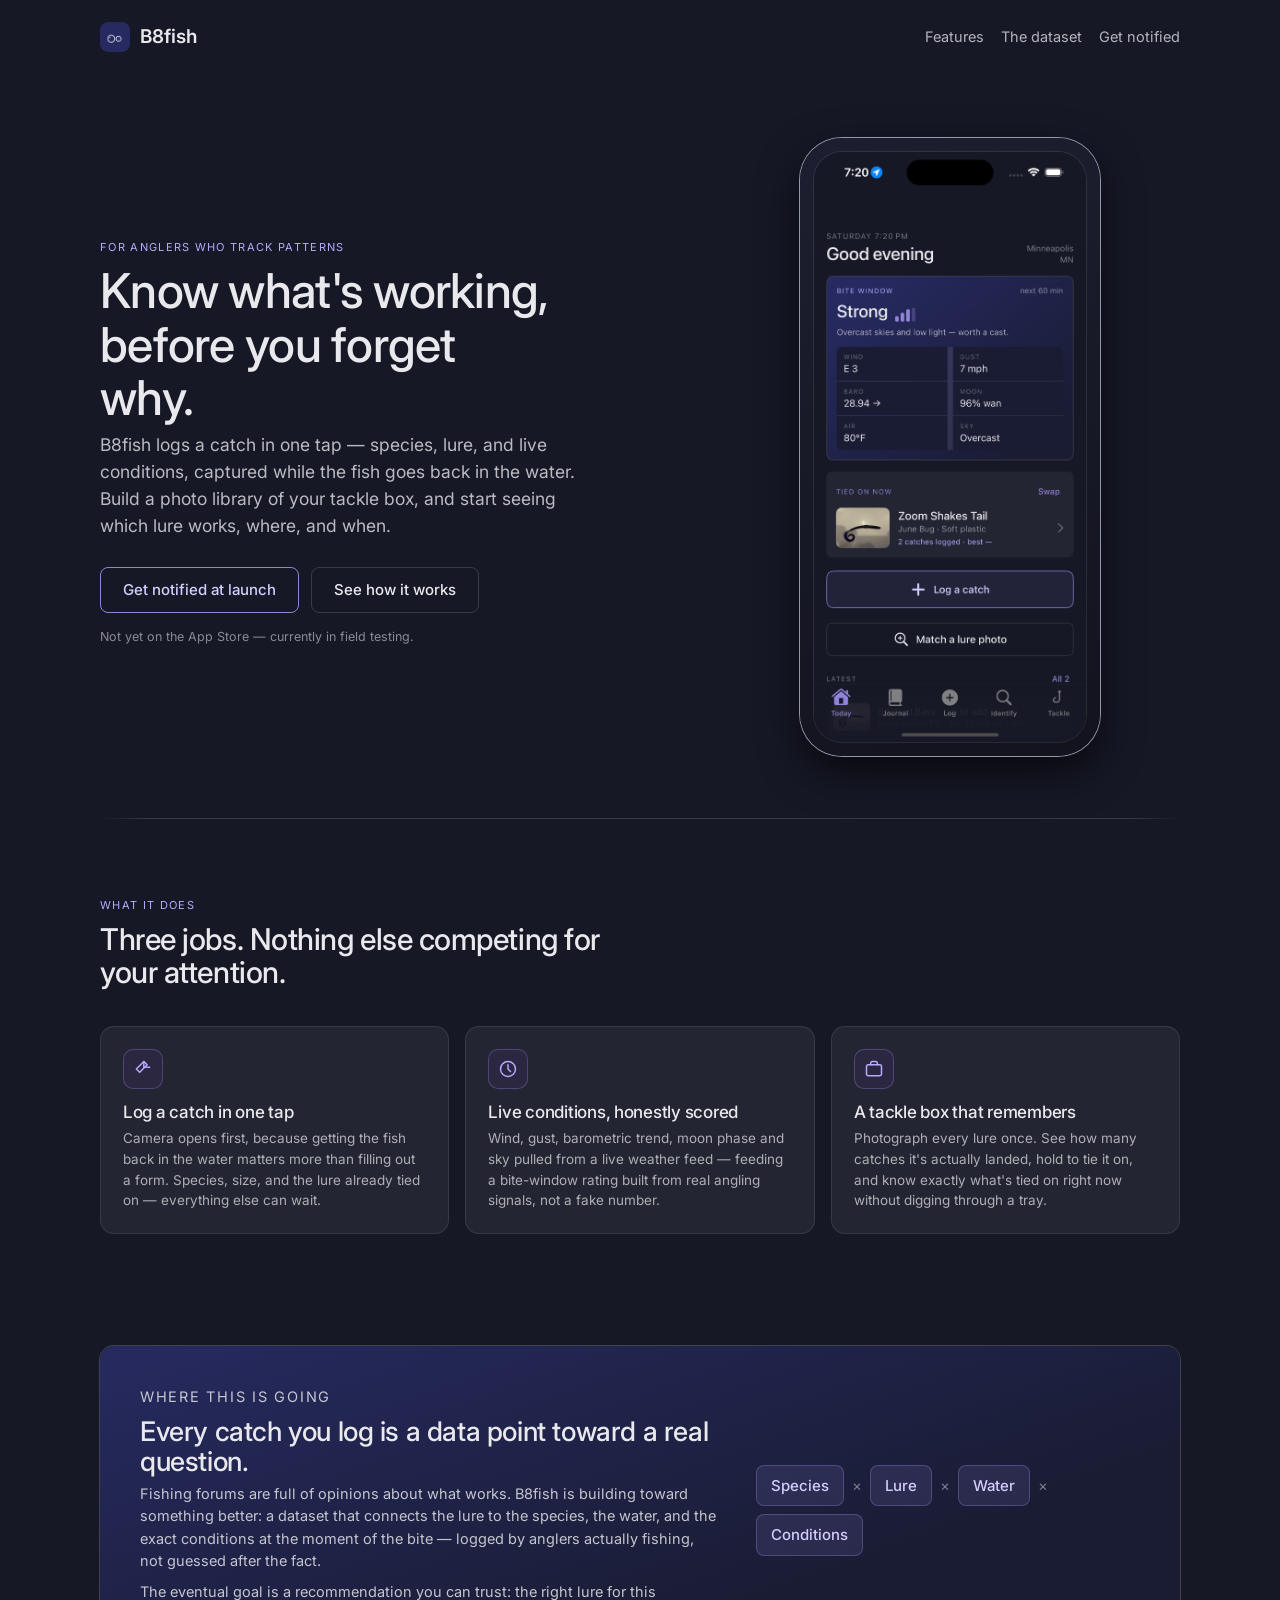
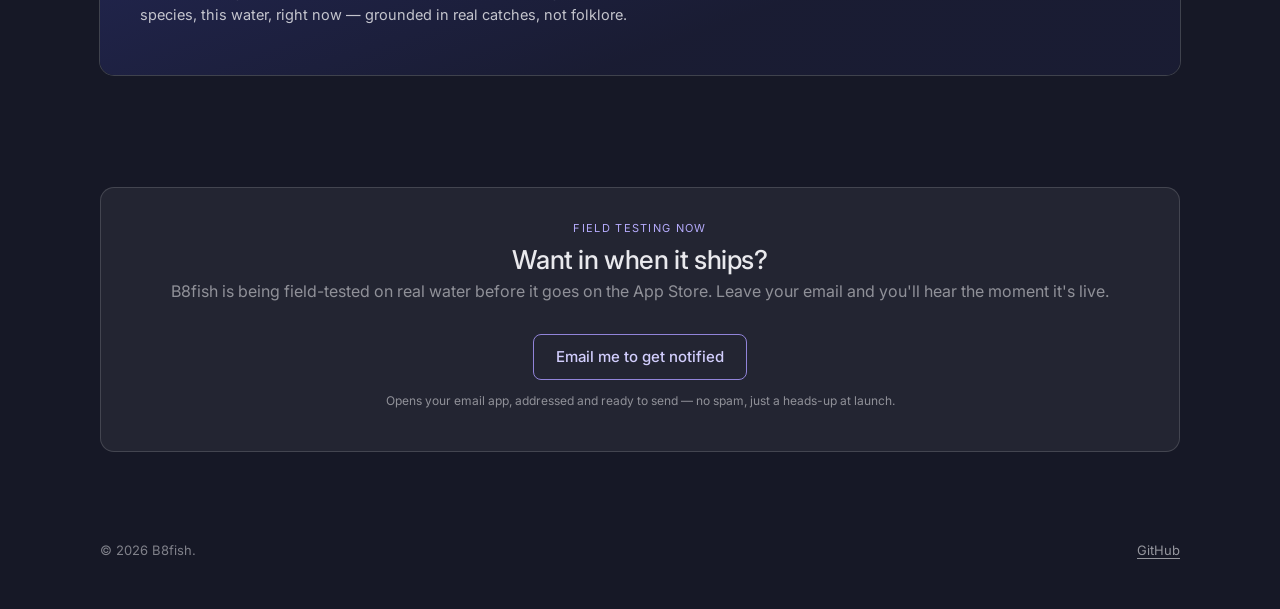
==== index.html @ 283c5ab6 "Replace mailto form with a plain mailto link Browsers block/warn on <form action="mailto:"> submissi" ====
<!doctype html>
<html lang="en">
<head>
  <meta charset="utf-8">
  <meta name="viewport" content="width=device-width, initial-scale=1">
  <title>B8fish — Log catches, learn your lures</title>
  <meta name="description" content="B8fish is an iPhone app for anglers: log a catch in one tap, build a photo library of your lures, and see live conditions and bite windows for where you're fishing.">
  <link rel="icon" href="assets/app-icon.png">
  <link rel="stylesheet" href="styles.css">
</head>
<body>

  <header class="container nav">
    <a class="nav-brand" href="#">
      <img src="assets/app-icon.png" alt="">
      B8fish
    </a>
    <a class="nav-link" href="#features">Features</a>
    <a class="nav-link" href="#dataset">The dataset</a>
    <a class="nav-link" href="#waitlist">Get notified</a>
  </header>

  <main>
    <section class="container hero">
      <div>
        <p class="eyebrow">For anglers who track patterns</p>
        <h1>Know what's working, before you forget why.</h1>
        <p class="lede">
          B8fish logs a catch in one tap — species, lure, and live conditions,
          captured while the fish goes back in the water. Build a photo
          library of your tackle box, and start seeing which lure works,
          where, and when.
        </p>
        <div class="hero-actions">
          <a class="btn btn-primary" href="#waitlist">Get notified at launch</a>
          <a class="btn btn-secondary" href="#features">See how it works</a>
        </div>
        <p class="hero-note text-muted">Not yet on the App Store — currently in field testing.</p>
      </div>
      <div class="phone-frame">
        <img src="assets/hero-today.png" alt="B8fish app screenshot: today's bite window, showing a strong rating with live wind, gust, barometric pressure, moon phase, air temperature and sky conditions.">
      </div>
    </section>

    <div class="container"><hr class="hr"></div>

    <section class="container section" id="features">
      <div class="section-head">
        <p class="eyebrow">What it does</p>
        <h2>Three jobs. Nothing else competing for your attention.</h2>
      </div>
      <div class="feature-grid">
        <div class="feature-card">
          <div class="icon">
            <svg width="20" height="20" viewBox="0 0 24 24" fill="none" stroke="currentColor" stroke-width="1.8" stroke-linecap="round" stroke-linejoin="round"><path d="M13 3v7h7"/><path d="M13 3 4 12l4 4 9-9-4-4Z"/></svg>
          </div>
          <h3>Log a catch in one tap</h3>
          <p>Camera opens first, because getting the fish back in the water matters more than filling out a form. Species, size, and the lure already tied on — everything else can wait.</p>
        </div>
        <div class="feature-card">
          <div class="icon">
            <svg width="20" height="20" viewBox="0 0 24 24" fill="none" stroke="currentColor" stroke-width="1.8" stroke-linecap="round" stroke-linejoin="round"><circle cx="12" cy="12" r="9"/><path d="M12 7v5l3 3"/></svg>
          </div>
          <h3>Live conditions, honestly scored</h3>
          <p>Wind, gust, barometric trend, moon phase and sky pulled from a live weather feed — feeding a bite-window rating built from real angling signals, not a fake number.</p>
        </div>
        <div class="feature-card">
          <div class="icon">
            <svg width="20" height="20" viewBox="0 0 24 24" fill="none" stroke="currentColor" stroke-width="1.8" stroke-linecap="round" stroke-linejoin="round"><rect x="3" y="7" width="18" height="13" rx="2"/><path d="M8 7V5a2 2 0 0 1 2-2h4a2 2 0 0 1 2 2v2"/></svg>
          </div>
          <h3>A tackle box that remembers</h3>
          <p>Photograph every lure once. See how many catches it's actually landed, hold to tie it on, and know exactly what's tied on right now without digging through a tray.</p>
        </div>
      </div>
    </section>

    <section class="container section" id="dataset">
      <div class="panel">
        <div>
          <p class="eyebrow">Where this is going</p>
          <h2>Every catch you log is a data point toward a real question.</h2>
          <p>
            Fishing forums are full of opinions about what works. B8fish is
            building toward something better: a dataset that connects the
            lure to the species, the water, and the exact conditions at the
            moment of the bite — logged by anglers actually fishing, not
            guessed after the fact.
          </p>
          <p class="text-muted">
            The eventual goal is a recommendation you can trust: the right
            lure for this species, this water, right now — grounded in real
            catches, not folklore.
          </p>
        </div>
        <div class="dataset-formula" aria-hidden="true">
          <span class="term">Species</span><span class="op">×</span>
          <span class="term">Lure</span><span class="op">×</span>
          <span class="term">Water</span><span class="op">×</span>
          <span class="term">Conditions</span>
        </div>
      </div>
    </section>

    <section class="container section" id="waitlist">
      <div class="waitlist-card">
        <p class="eyebrow">Field testing now</p>
        <h2>Want in when it ships?</h2>
        <p class="text-muted">B8fish is being field-tested on real water before it goes on the App Store. Leave your email and you'll hear the moment it's live.</p>
        <!--
          No backend yet — browsers block/warn on <form action="mailto:">
          submissions as insecure, so this is a plain mailto link instead: it
          opens the visitor's email client pre-addressed and pre-filled,
          ready to send. Replace with a real signup form (a Google Form,
          Mailchimp, ConvertKit, Formspree, etc.) once you pick one.
        -->
        <a class="btn btn-primary waitlist-cta" href="mailto:jonathan.low@b8fish.io?subject=B8fish%20waitlist&amp;body=Add%20me%20to%20the%20waitlist%20for%20when%20B8fish%20launches!">Email me to get notified</a>
        <p class="form-note text-muted">Opens your email app, addressed and ready to send — no spam, just a heads-up at launch.</p>
      </div>
    </section>
  </main>

  <footer class="container footer">
    <span>© 2026 B8fish.</span>
    <div class="footer-links">
      <a href="https://github.com/Wildboarmedia/B8fish" target="_blank" rel="noopener">GitHub</a>
    </div>
  </footer>

</body>
</html>
---- styles.css ----
/* Nocturne — same design tokens as the B8fish iOS app.
   Source: ~/Downloads/design_handoff_lurelog/nocturne/styles.css */
@import url('https://fonts.googleapis.com/css2?family=Inter:wght@400;500;600;700&display=swap');

:root {
  --color-bg: #161826;
  --color-surface: #232532;
  --color-text: #e9e9ed;
  --color-accent: #9184d9;
  --color-divider: color-mix(in srgb, #e9e9ed 16%, transparent);

  --color-accent-100: #f5f4ff;
  --color-accent-200: #e7e5fe;
  --color-accent-300: #d2cefd;
  --color-accent-400: #b5abfc;
  --color-accent-800: #423a6a;
  --color-accent-900: #2b2741;

  --color-section: #262a60;
  --color-section-glow: #353b80;

  --font-heading: "Inter", system-ui, sans-serif;
  --font-heading-weight: 500;
  --font-body: "Inter", system-ui, sans-serif;

  --space-2: 5.6px;
  --space-3: 8.4px;
  --space-4: 11.2px;
  --space-6: 16.8px;
  --space-8: 22.4px;

  --radius-sm: 4px;
  --radius-md: 8px;
  --radius-lg: 14px;

  --shadow-sm: 0 0 0 1px #3f424d;
  --shadow-md: 0 0 0 1px #595d6c, 0 6px 18px rgba(0,0,0,0.55);
  --shadow-lg: 0 0 0 1px #9397ab, 0 16px 40px rgba(0,0,0,0.65);
}

*, *::before, *::after { box-sizing: border-box; }
body {
  margin: 0; background: var(--color-bg); color: var(--color-text);
  font-family: var(--font-body); font-size: 16px; line-height: 1.55; font-weight: 400;
}
h1, h2, h3, h4 {
  font-family: var(--font-heading); font-weight: var(--font-heading-weight);
  line-height: 1.12; letter-spacing: -0.015em; margin: 0 0 var(--space-2);
}
p { margin: 0 0 var(--space-3); }
a { color: var(--color-accent); text-underline-offset: 3px; }
img { display: block; max-width: 100%; }
:focus { outline: none; }
:focus-visible { outline: 2px solid var(--color-accent); outline-offset: 2px; }
::selection { background: color-mix(in srgb, var(--color-accent) 30%, transparent); }

.container { width: min(1080px, 100% - 48px); margin-inline: auto; }
.text-muted { color: color-mix(in srgb, var(--color-text) 55%, transparent); }
.eyebrow {
  font-size: 11px; letter-spacing: 0.12em; text-transform: uppercase;
  color: var(--color-accent-400); margin: 0 0 8px;
}

/* Rules fade to transparent at both ends — a Nocturne signature. */
.hr {
  height: 1px; border: 0; margin: var(--space-8) 0;
  background: linear-gradient(to right,
    transparent, var(--color-divider) 48px,
    var(--color-divider) calc(100% - 48px), transparent);
}

/* — nav — */
.nav {
  display: flex; align-items: center; gap: var(--space-6);
  padding: 22px 0;
}
.nav-brand {
  display: flex; align-items: center; gap: 10px;
  font-family: var(--font-heading); font-weight: 600;
  font-size: 19px; margin-right: auto; color: var(--color-text); text-decoration: none;
}
.nav-brand img { width: 30px; height: 30px; border-radius: 8px; }
.nav a.nav-link { color: color-mix(in srgb, var(--color-text) 75%, transparent); text-decoration: none; font-size: 14.5px; }
.nav a.nav-link:hover { color: var(--color-accent); }

/* — buttons — */
.btn {
  display: inline-flex; align-items: center; justify-content: center; gap: 8px;
  cursor: pointer; text-decoration: none;
  font-family: var(--font-heading); font-weight: var(--font-heading-weight);
  font-size: 15px; line-height: 1.2; color: var(--color-text);
  background: transparent; border: 1px solid transparent;
  padding: 13px 22px; border-radius: var(--radius-md);
}
.btn-primary { color: var(--color-accent-300); border-color: var(--color-accent); }
.btn-primary:hover { background: color-mix(in srgb, var(--color-accent) 12%, transparent); }
.btn-secondary { border-color: var(--color-divider); }
.btn-secondary:hover { background: color-mix(in srgb, var(--color-text) 7%, transparent); }

/* — hero — */
.hero {
  padding: 64px 0 40px;
  display: grid; grid-template-columns: 1.1fr 0.9fr; gap: 56px; align-items: center;
}
.hero h1 { font-size: 48px; max-width: 15ch; }
.hero .lede { font-size: 17.5px; max-width: 46ch; color: color-mix(in srgb, var(--color-text) 78%, transparent); }
.hero-actions { display: flex; gap: 12px; margin-top: 28px; flex-wrap: wrap; }
.hero-note { margin-top: 14px; font-size: 12.5px; }

.phone-frame {
  justify-self: center; width: 100%; max-width: 300px;
  border-radius: 42px; padding: 14px;
  background: linear-gradient(160deg, #1d1f30, #12131d);
  box-shadow: var(--shadow-lg);
}
.phone-frame img {
  border-radius: 28px; width: 100%; display: block;
  box-shadow: 0 0 0 1px color-mix(in srgb, var(--color-text) 10%, transparent);
}

/* — feature grid — */
.section { padding: 56px 0; }
.section-head { max-width: 56ch; margin-bottom: 36px; }
.section-head h2 { font-size: 30px; }
.feature-grid {
  display: grid; grid-template-columns: repeat(3, 1fr); gap: 16px;
}
.feature-card {
  padding: 22px; border-radius: var(--radius-lg);
  background: var(--color-surface); border: 1px solid color-mix(in srgb, var(--color-text) 10%, transparent);
}
.feature-card .icon {
  width: 40px; height: 40px; border-radius: 10px;
  display: grid; place-items: center; margin-bottom: 14px;
  background: var(--color-accent-900); color: var(--color-accent-400);
  border: 1px solid color-mix(in srgb, var(--color-accent) 35%, transparent);
}
.feature-card h3 { font-size: 17px; margin-bottom: 6px; }
.feature-card p { font-size: 13.5px; color: color-mix(in srgb, var(--color-text) 70%, transparent); margin: 0; }

/* — dataset section (uses the same saturated section-panel treatment
   the app reserves for the bite window / lure record cards) — */
.panel {
  border-radius: var(--radius-lg); padding: 40px;
  background: linear-gradient(160deg, var(--color-section), color-mix(in srgb, var(--color-section) 22%, var(--color-bg)) 70%);
  box-shadow: var(--shadow-sm);
  display: grid; grid-template-columns: 1.2fr 0.8fr; gap: 40px; align-items: center;
}
.panel h2 { font-size: 27px; }
.panel p { font-size: 14.5px; color: color-mix(in srgb, var(--color-text) 82%, transparent); }
.dataset-formula {
  font-family: var(--font-heading); font-size: 15px; font-weight: 500;
  color: var(--color-accent-300);
  display: flex; flex-wrap: wrap; gap: 8px; align-items: center;
}
.dataset-formula span.op { color: color-mix(in srgb, var(--color-text) 45%, transparent); font-weight: 400; }
.dataset-formula .term {
  padding: 8px 14px; border-radius: var(--radius-md);
  background: color-mix(in srgb, var(--color-accent) 14%, transparent);
  border: 1px solid color-mix(in srgb, var(--color-accent) 35%, transparent);
}

/* — waitlist — */
.waitlist-card {
  padding: 32px; border-radius: var(--radius-lg);
  background: var(--color-surface); border: 1px solid var(--color-divider);
  text-align: center;
}
.waitlist-card h2 { font-size: 26px; }
.waitlist-cta { margin-top: 22px; }
.form-note { font-size: 12px; margin-top: 12px; }

/* — footer — */
.footer {
  padding: 32px 0 48px;
  display: flex; align-items: center; justify-content: space-between; gap: 16px; flex-wrap: wrap;
  font-size: 13px; color: color-mix(in srgb, var(--color-text) 50%, transparent);
}
.footer a { color: color-mix(in srgb, var(--color-text) 60%, transparent); }
.footer a:hover { color: var(--color-accent); }
.footer-links { display: flex; gap: 20px; }

@media (max-width: 860px) {
  .hero { grid-template-columns: 1fr; padding-top: 40px; }
  .hero h1 { font-size: 36px; max-width: none; }
  .phone-frame { max-width: 240px; }
  .feature-grid { grid-template-columns: 1fr; }
  .panel { grid-template-columns: 1fr; padding: 28px; }
  .nav { flex-wrap: wrap; row-gap: 10px; }
}
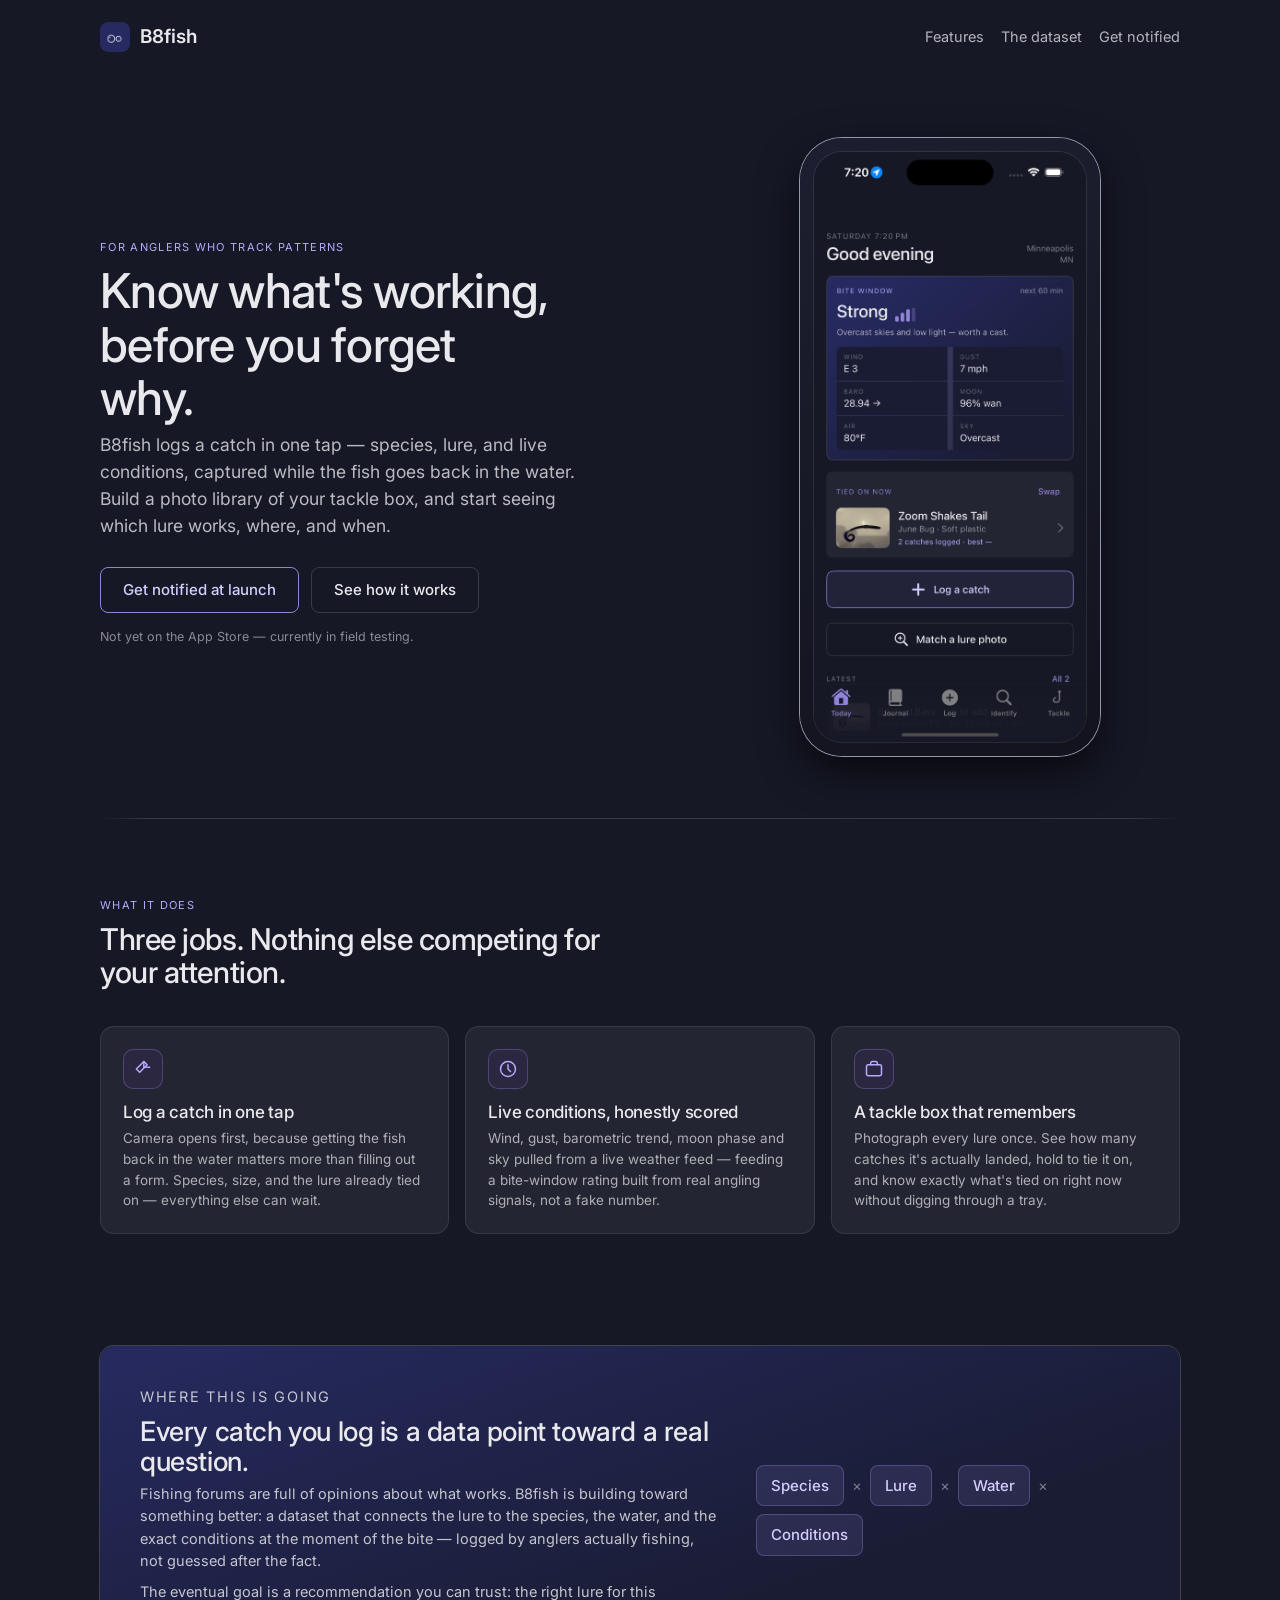
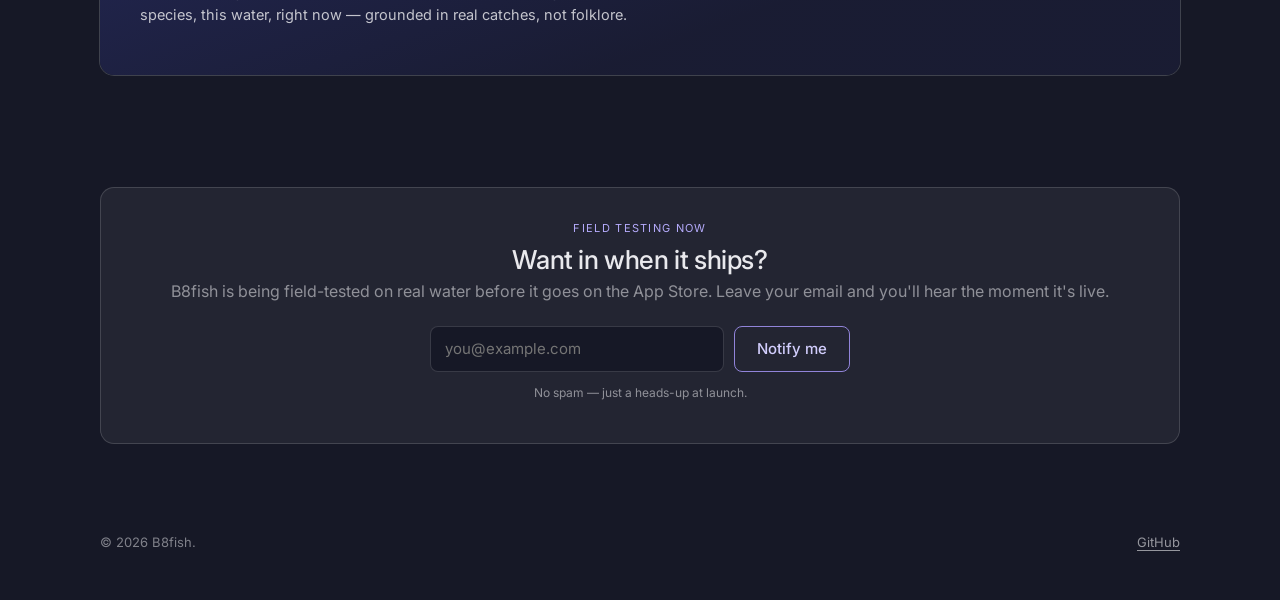
==== commit be738dc1: "Wire up a real waitlist signup via Formspree Replaces the mailto link with an actual form (Formspree" ====
--- a/index.html
+++ b/index.html
@@ -106,15 +106,11 @@
         <p class="eyebrow">Field testing now</p>
         <h2>Want in when it ships?</h2>
         <p class="text-muted">B8fish is being field-tested on real water before it goes on the App Store. Leave your email and you'll hear the moment it's live.</p>
-        <!--
-          No backend yet — browsers block/warn on <form action="mailto:">
-          submissions as insecure, so this is a plain mailto link instead: it
-          opens the visitor's email client pre-addressed and pre-filled,
-          ready to send. Replace with a real signup form (a Google Form,
-          Mailchimp, ConvertKit, Formspree, etc.) once you pick one.
-        -->
-        <a class="btn btn-primary waitlist-cta" href="mailto:jonathan.low@b8fish.io?subject=B8fish%20waitlist&amp;body=Add%20me%20to%20the%20waitlist%20for%20when%20B8fish%20launches!">Email me to get notified</a>
-        <p class="form-note text-muted">Opens your email app, addressed and ready to send — no spam, just a heads-up at launch.</p>
+        <form class="waitlist-form" id="waitlist-form" action="https://formspree.io/f/mjyvkjaq" method="POST">
+          <input class="input" type="email" name="email" placeholder="you@example.com" required aria-label="Email address">
+          <button class="btn btn-primary" type="submit">Notify me</button>
+        </form>
+        <p class="form-note text-muted" id="waitlist-status">No spam — just a heads-up at launch.</p>
       </div>
     </section>
   </main>
@@ -126,5 +122,34 @@
     </div>
   </footer>
 
+  <script>
+    // Submits to Formspree via fetch instead of a normal form POST, so a
+    // signup doesn't navigate the visitor away to Formspree's own
+    // thank-you page — this swaps in an inline message instead.
+    const waitlistForm = document.getElementById('waitlist-form');
+    const waitlistStatus = document.getElementById('waitlist-status');
+    waitlistForm.addEventListener('submit', async (event) => {
+      event.preventDefault();
+      const submitButton = waitlistForm.querySelector('button');
+      submitButton.disabled = true;
+      try {
+        const response = await fetch(waitlistForm.action, {
+          method: 'POST',
+          body: new FormData(waitlistForm),
+          headers: { Accept: 'application/json' },
+        });
+        if (response.ok) {
+          waitlistForm.style.display = 'none';
+          waitlistStatus.textContent = "You're on the list — we'll email you at launch.";
+        } else {
+          waitlistStatus.textContent = 'Something went wrong — please try again in a moment.';
+          submitButton.disabled = false;
+        }
+      } catch {
+        waitlistStatus.textContent = 'Something went wrong — please try again in a moment.';
+        submitButton.disabled = false;
+      }
+    });
+  </script>
 </body>
 </html>
--- a/styles.css
+++ b/styles.css
@@ -167,7 +167,16 @@
   text-align: center;
 }
 .waitlist-card h2 { font-size: 26px; }
-.waitlist-cta { margin-top: 22px; }
+.waitlist-form {
+  display: flex; gap: 10px; max-width: 420px; margin: 22px auto 0; flex-wrap: wrap; justify-content: center;
+}
+.input {
+  flex: 1; min-width: 220px; min-height: 46px; padding: 10px 14px; font: inherit;
+  font-size: 15px; color: var(--color-text); caret-color: var(--color-accent);
+  background: var(--color-bg);
+  border: 1px solid var(--color-divider); border-radius: var(--radius-md);
+}
+.input:focus-visible { border-color: var(--color-accent); outline-offset: 0; }
 .form-note { font-size: 12px; margin-top: 12px; }
 
 /* — footer — */
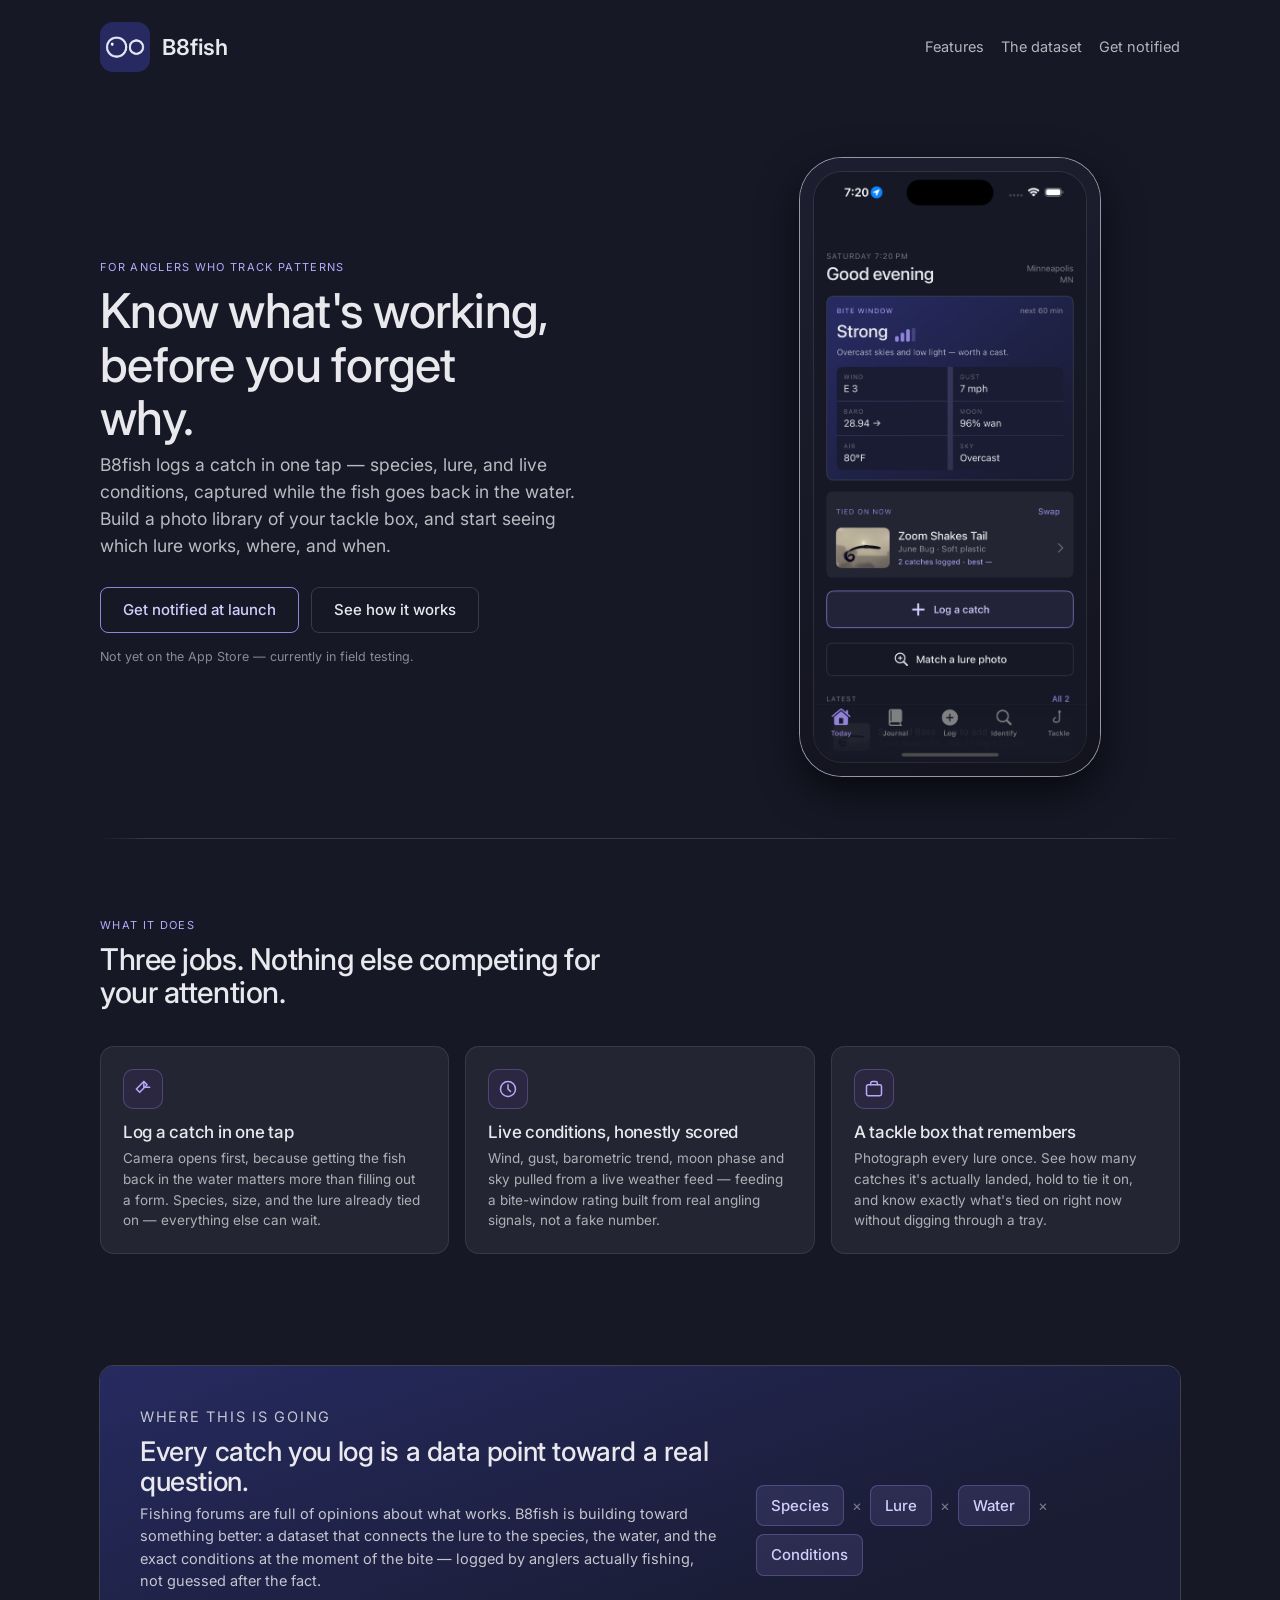
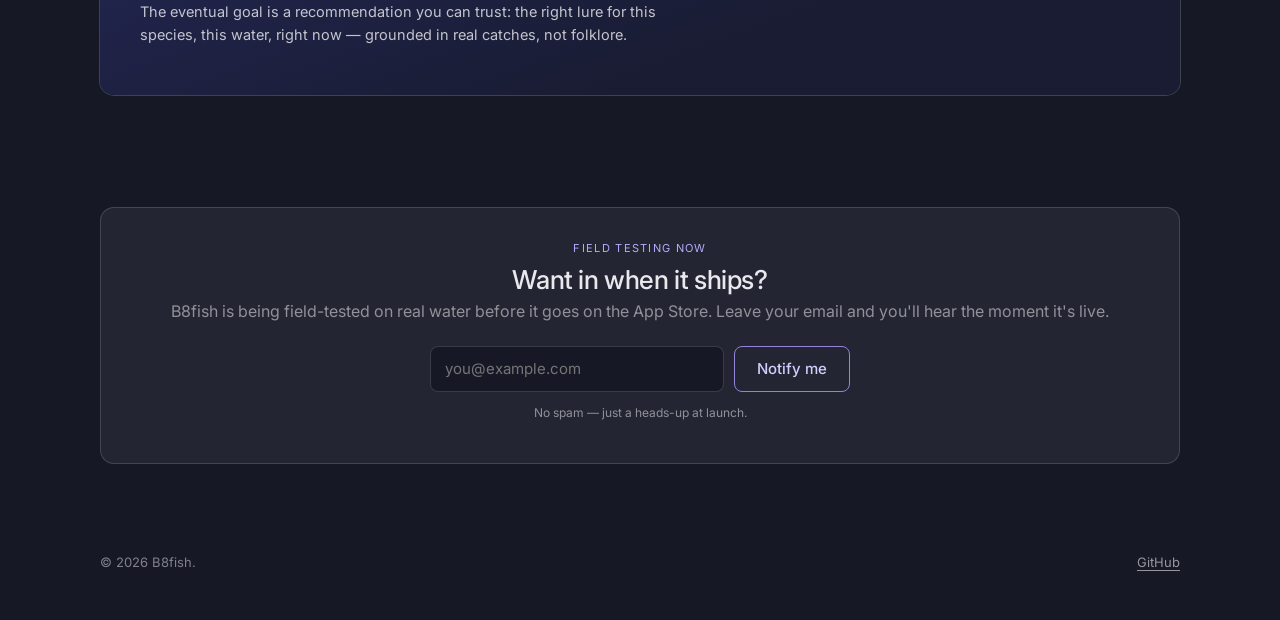
==== commit 3b5e6ef9: "Fix nav logo looking small: crop out the icon's built-in padding The app icon PNG has generous safe-" ====
--- a/index.html
+++ b/index.html
@@ -5,14 +5,14 @@
   <meta name="viewport" content="width=device-width, initial-scale=1">
   <title>B8fish — Log catches, learn your lures</title>
   <meta name="description" content="B8fish is an iPhone app for anglers: log a catch in one tap, build a photo library of your lures, and see live conditions and bite windows for where you're fishing.">
-  <link rel="icon" href="assets/app-icon.png">
+  <link rel="icon" href="assets/nav-logo.png">
   <link rel="stylesheet" href="styles.css">
 </head>
 <body>
 
   <header class="container nav">
     <a class="nav-brand" href="#">
-      <img src="assets/app-icon.png" alt="">
+      <img src="assets/nav-logo.png" alt="">
       B8fish
     </a>
     <a class="nav-link" href="#features">Features</a>
--- a/styles.css
+++ b/styles.css
@@ -75,11 +75,11 @@
   padding: 22px 0;
 }
 .nav-brand {
-  display: flex; align-items: center; gap: 10px;
+  display: flex; align-items: center; gap: 12px;
   font-family: var(--font-heading); font-weight: 600;
-  font-size: 19px; margin-right: auto; color: var(--color-text); text-decoration: none;
+  font-size: 22px; margin-right: auto; color: var(--color-text); text-decoration: none;
 }
-.nav-brand img { width: 30px; height: 30px; border-radius: 8px; }
+.nav-brand img { width: 50px; height: 50px; border-radius: 13px; }
 .nav a.nav-link { color: color-mix(in srgb, var(--color-text) 75%, transparent); text-decoration: none; font-size: 14.5px; }
 .nav a.nav-link:hover { color: var(--color-accent); }
 
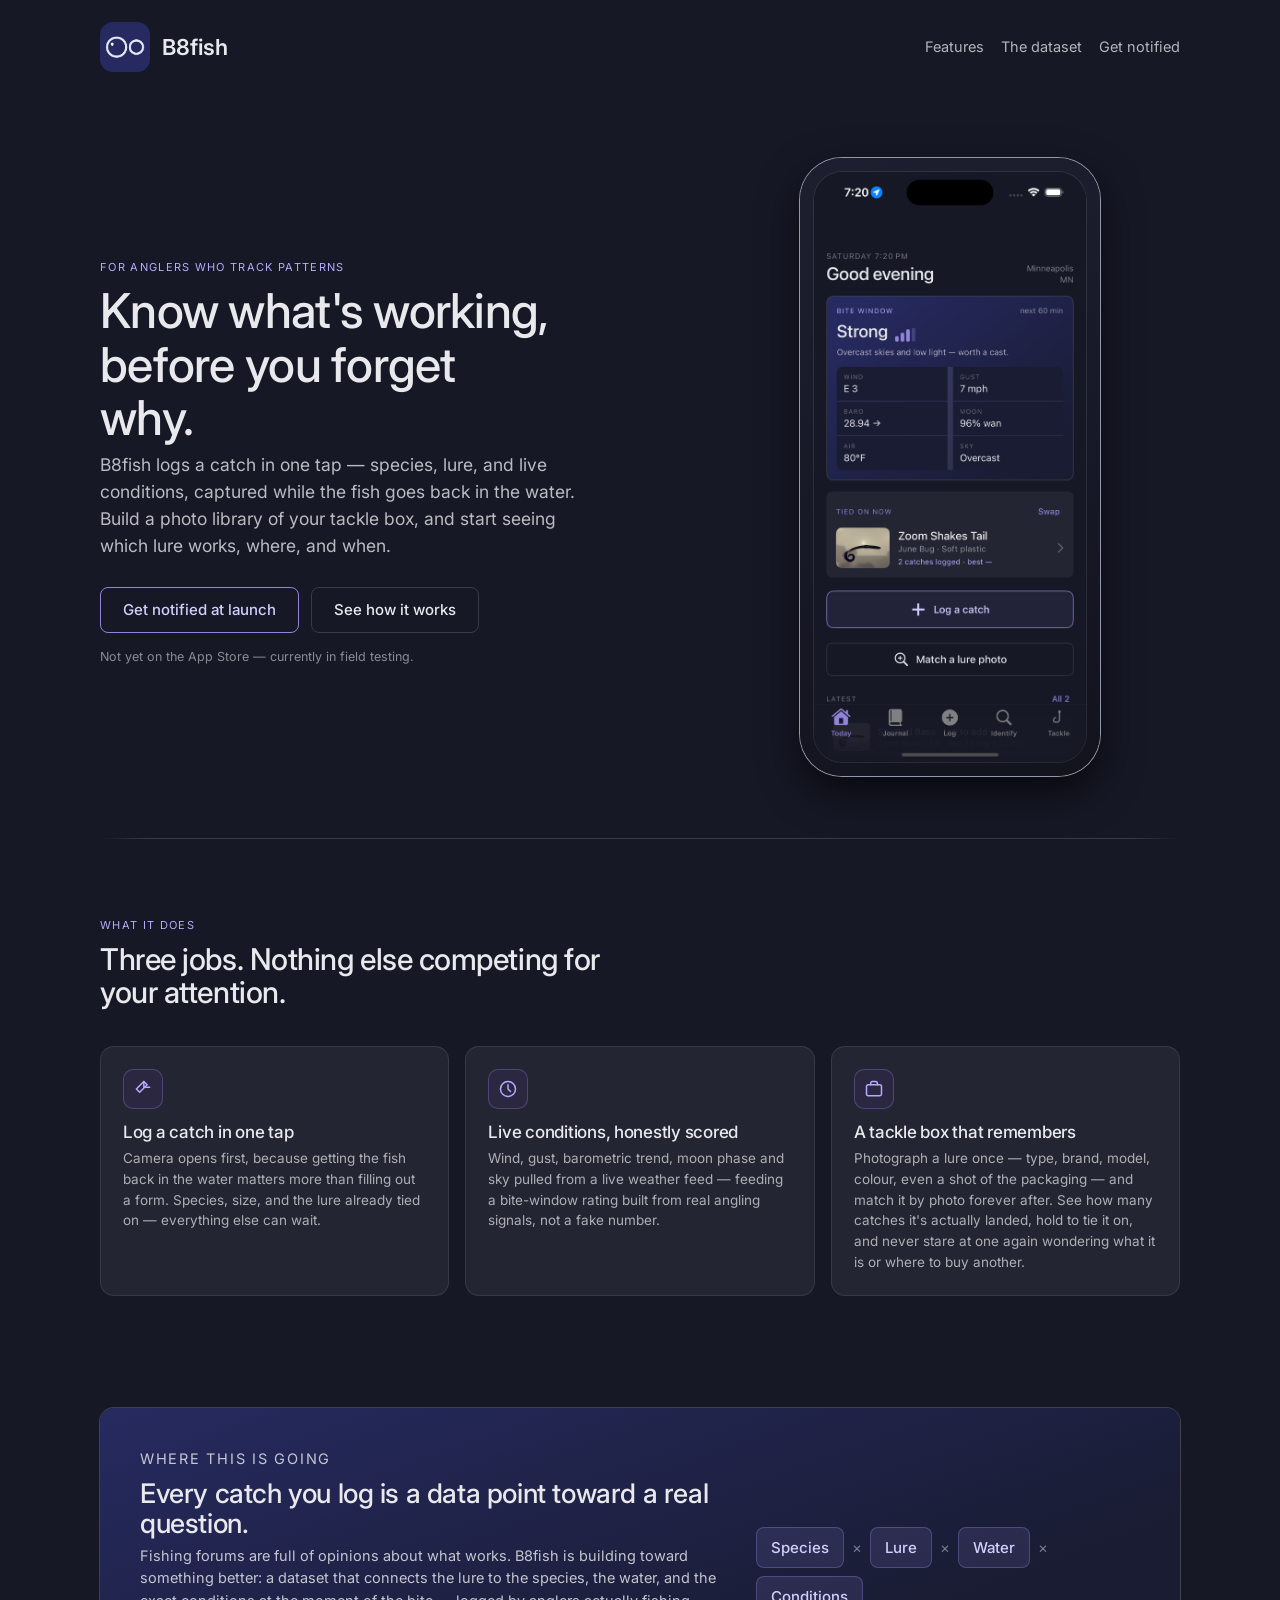
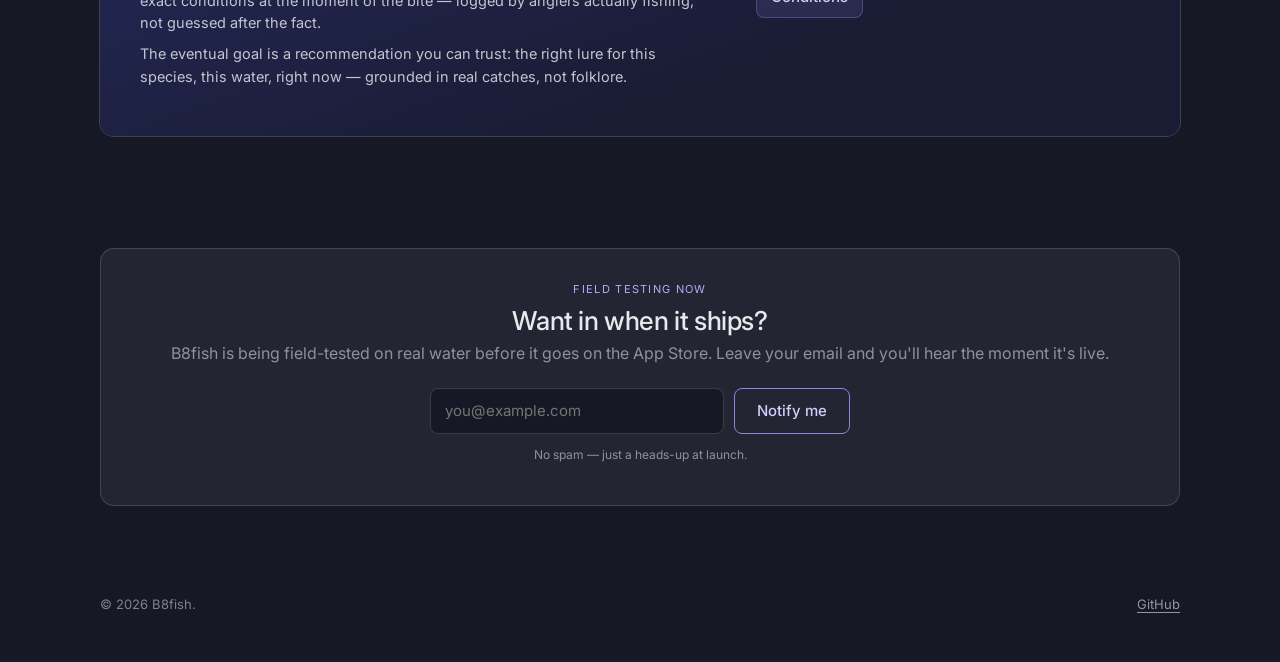
==== commit b8cf29da: "Expand tackle box feature copy to cover lure ID, brand, and packaging" ====
--- a/index.html
+++ b/index.html
@@ -69,7 +69,7 @@
             <svg width="20" height="20" viewBox="0 0 24 24" fill="none" stroke="currentColor" stroke-width="1.8" stroke-linecap="round" stroke-linejoin="round"><rect x="3" y="7" width="18" height="13" rx="2"/><path d="M8 7V5a2 2 0 0 1 2-2h4a2 2 0 0 1 2 2v2"/></svg>
           </div>
           <h3>A tackle box that remembers</h3>
-          <p>Photograph every lure once. See how many catches it's actually landed, hold to tie it on, and know exactly what's tied on right now without digging through a tray.</p>
+          <p>Photograph a lure once — type, brand, model, colour, even a shot of the packaging — and match it by photo forever after. See how many catches it's actually landed, hold to tie it on, and never stare at one again wondering what it is or where to buy another.</p>
         </div>
       </div>
     </section>
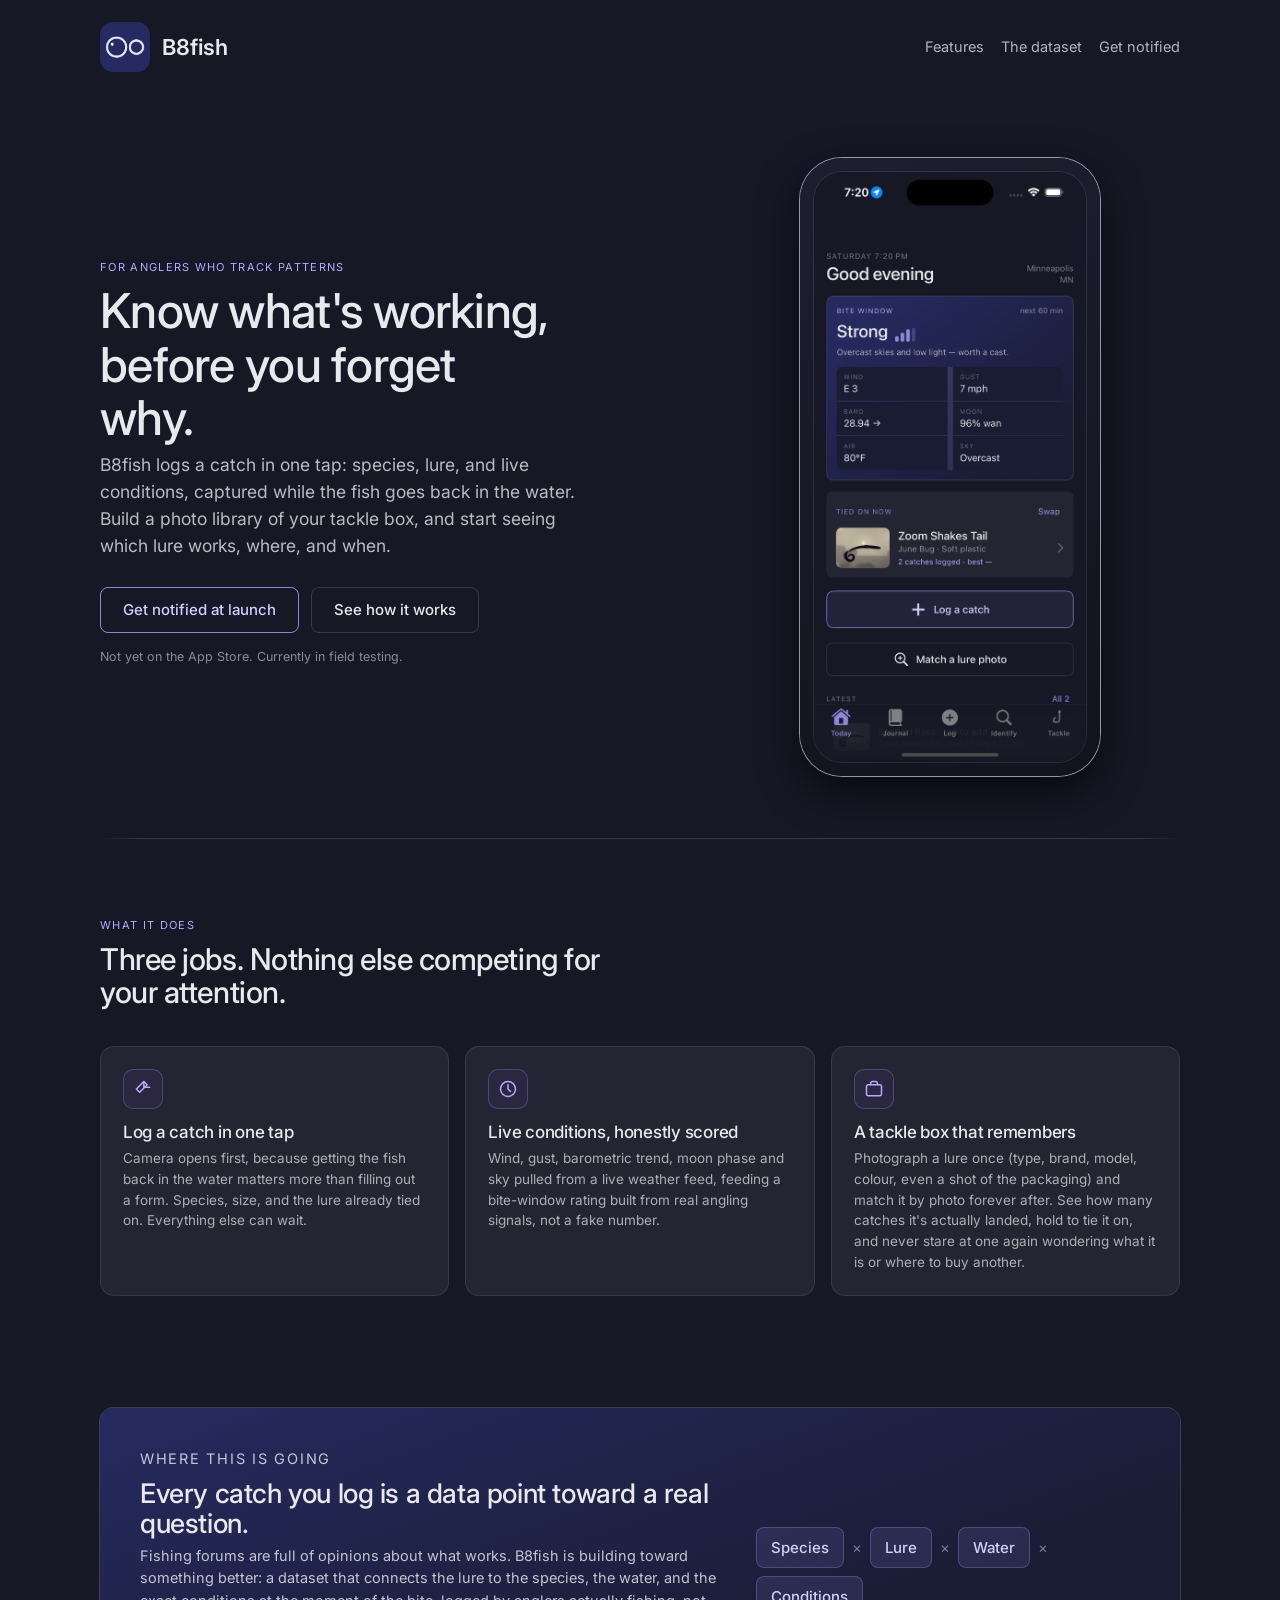
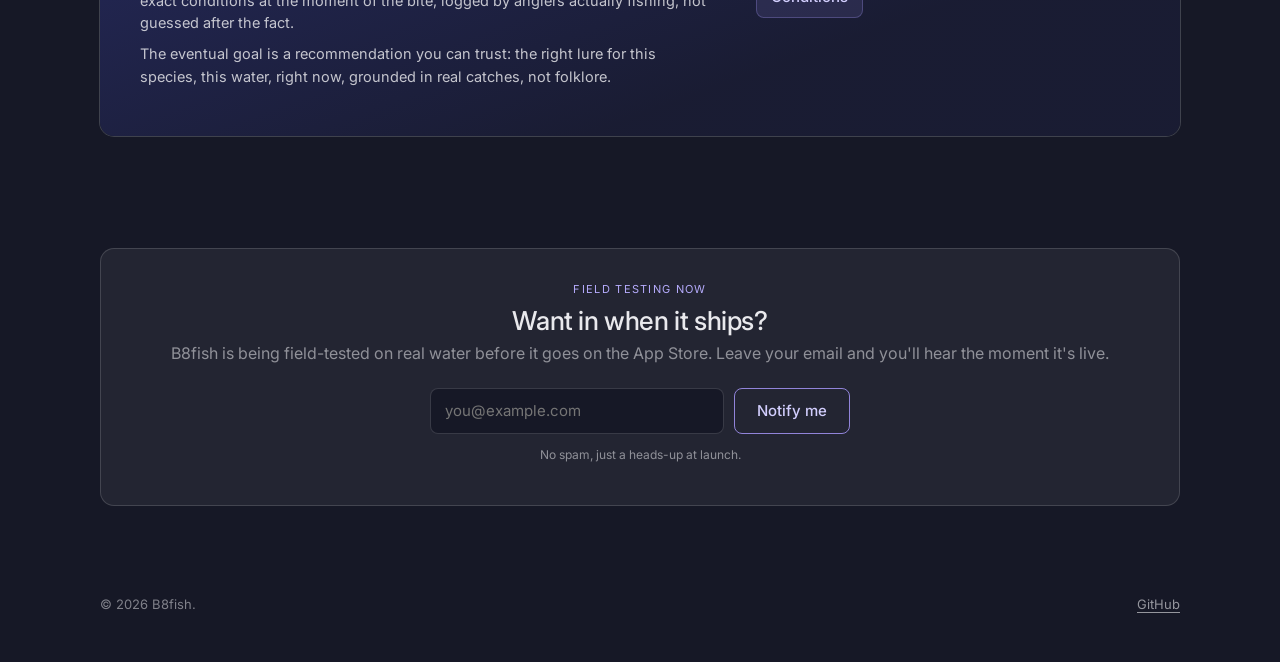
==== commit 02b66e64: "Remove em dashes from visible site copy" ====
--- a/index.html
+++ b/index.html
@@ -3,7 +3,7 @@
 <head>
   <meta charset="utf-8">
   <meta name="viewport" content="width=device-width, initial-scale=1">
-  <title>B8fish — Log catches, learn your lures</title>
+  <title>B8fish: Log catches, learn your lures</title>
   <meta name="description" content="B8fish is an iPhone app for anglers: log a catch in one tap, build a photo library of your lures, and see live conditions and bite windows for where you're fishing.">
   <link rel="icon" href="assets/nav-logo.png">
   <link rel="stylesheet" href="styles.css">
@@ -26,7 +26,7 @@
         <p class="eyebrow">For anglers who track patterns</p>
         <h1>Know what's working, before you forget why.</h1>
         <p class="lede">
-          B8fish logs a catch in one tap — species, lure, and live conditions,
+          B8fish logs a catch in one tap: species, lure, and live conditions,
           captured while the fish goes back in the water. Build a photo
           library of your tackle box, and start seeing which lure works,
           where, and when.
@@ -35,7 +35,7 @@
           <a class="btn btn-primary" href="#waitlist">Get notified at launch</a>
           <a class="btn btn-secondary" href="#features">See how it works</a>
         </div>
-        <p class="hero-note text-muted">Not yet on the App Store — currently in field testing.</p>
+        <p class="hero-note text-muted">Not yet on the App Store. Currently in field testing.</p>
       </div>
       <div class="phone-frame">
         <img src="assets/hero-today.png" alt="B8fish app screenshot: today's bite window, showing a strong rating with live wind, gust, barometric pressure, moon phase, air temperature and sky conditions.">
@@ -55,21 +55,21 @@
             <svg width="20" height="20" viewBox="0 0 24 24" fill="none" stroke="currentColor" stroke-width="1.8" stroke-linecap="round" stroke-linejoin="round"><path d="M13 3v7h7"/><path d="M13 3 4 12l4 4 9-9-4-4Z"/></svg>
           </div>
           <h3>Log a catch in one tap</h3>
-          <p>Camera opens first, because getting the fish back in the water matters more than filling out a form. Species, size, and the lure already tied on — everything else can wait.</p>
+          <p>Camera opens first, because getting the fish back in the water matters more than filling out a form. Species, size, and the lure already tied on. Everything else can wait.</p>
         </div>
         <div class="feature-card">
           <div class="icon">
             <svg width="20" height="20" viewBox="0 0 24 24" fill="none" stroke="currentColor" stroke-width="1.8" stroke-linecap="round" stroke-linejoin="round"><circle cx="12" cy="12" r="9"/><path d="M12 7v5l3 3"/></svg>
           </div>
           <h3>Live conditions, honestly scored</h3>
-          <p>Wind, gust, barometric trend, moon phase and sky pulled from a live weather feed — feeding a bite-window rating built from real angling signals, not a fake number.</p>
+          <p>Wind, gust, barometric trend, moon phase and sky pulled from a live weather feed, feeding a bite-window rating built from real angling signals, not a fake number.</p>
         </div>
         <div class="feature-card">
           <div class="icon">
             <svg width="20" height="20" viewBox="0 0 24 24" fill="none" stroke="currentColor" stroke-width="1.8" stroke-linecap="round" stroke-linejoin="round"><rect x="3" y="7" width="18" height="13" rx="2"/><path d="M8 7V5a2 2 0 0 1 2-2h4a2 2 0 0 1 2 2v2"/></svg>
           </div>
           <h3>A tackle box that remembers</h3>
-          <p>Photograph a lure once — type, brand, model, colour, even a shot of the packaging — and match it by photo forever after. See how many catches it's actually landed, hold to tie it on, and never stare at one again wondering what it is or where to buy another.</p>
+          <p>Photograph a lure once (type, brand, model, colour, even a shot of the packaging) and match it by photo forever after. See how many catches it's actually landed, hold to tie it on, and never stare at one again wondering what it is or where to buy another.</p>
         </div>
       </div>
     </section>
@@ -83,12 +83,12 @@
             Fishing forums are full of opinions about what works. B8fish is
             building toward something better: a dataset that connects the
             lure to the species, the water, and the exact conditions at the
-            moment of the bite — logged by anglers actually fishing, not
+            moment of the bite, logged by anglers actually fishing, not
             guessed after the fact.
           </p>
           <p class="text-muted">
             The eventual goal is a recommendation you can trust: the right
-            lure for this species, this water, right now — grounded in real
+            lure for this species, this water, right now, grounded in real
             catches, not folklore.
           </p>
         </div>
@@ -110,7 +110,7 @@
           <input class="input" type="email" name="email" placeholder="you@example.com" required aria-label="Email address">
           <button class="btn btn-primary" type="submit">Notify me</button>
         </form>
-        <p class="form-note text-muted" id="waitlist-status">No spam — just a heads-up at launch.</p>
+        <p class="form-note text-muted" id="waitlist-status">No spam, just a heads-up at launch.</p>
       </div>
     </section>
   </main>
@@ -140,13 +140,13 @@
         });
         if (response.ok) {
           waitlistForm.style.display = 'none';
-          waitlistStatus.textContent = "You're on the list — we'll email you at launch.";
+          waitlistStatus.textContent = "You're on the list. We'll email you at launch.";
         } else {
-          waitlistStatus.textContent = 'Something went wrong — please try again in a moment.';
+          waitlistStatus.textContent = 'Something went wrong. Please try again in a moment.';
           submitButton.disabled = false;
         }
       } catch {
-        waitlistStatus.textContent = 'Something went wrong — please try again in a moment.';
+        waitlistStatus.textContent = 'Something went wrong. Please try again in a moment.';
         submitButton.disabled = false;
       }
     });
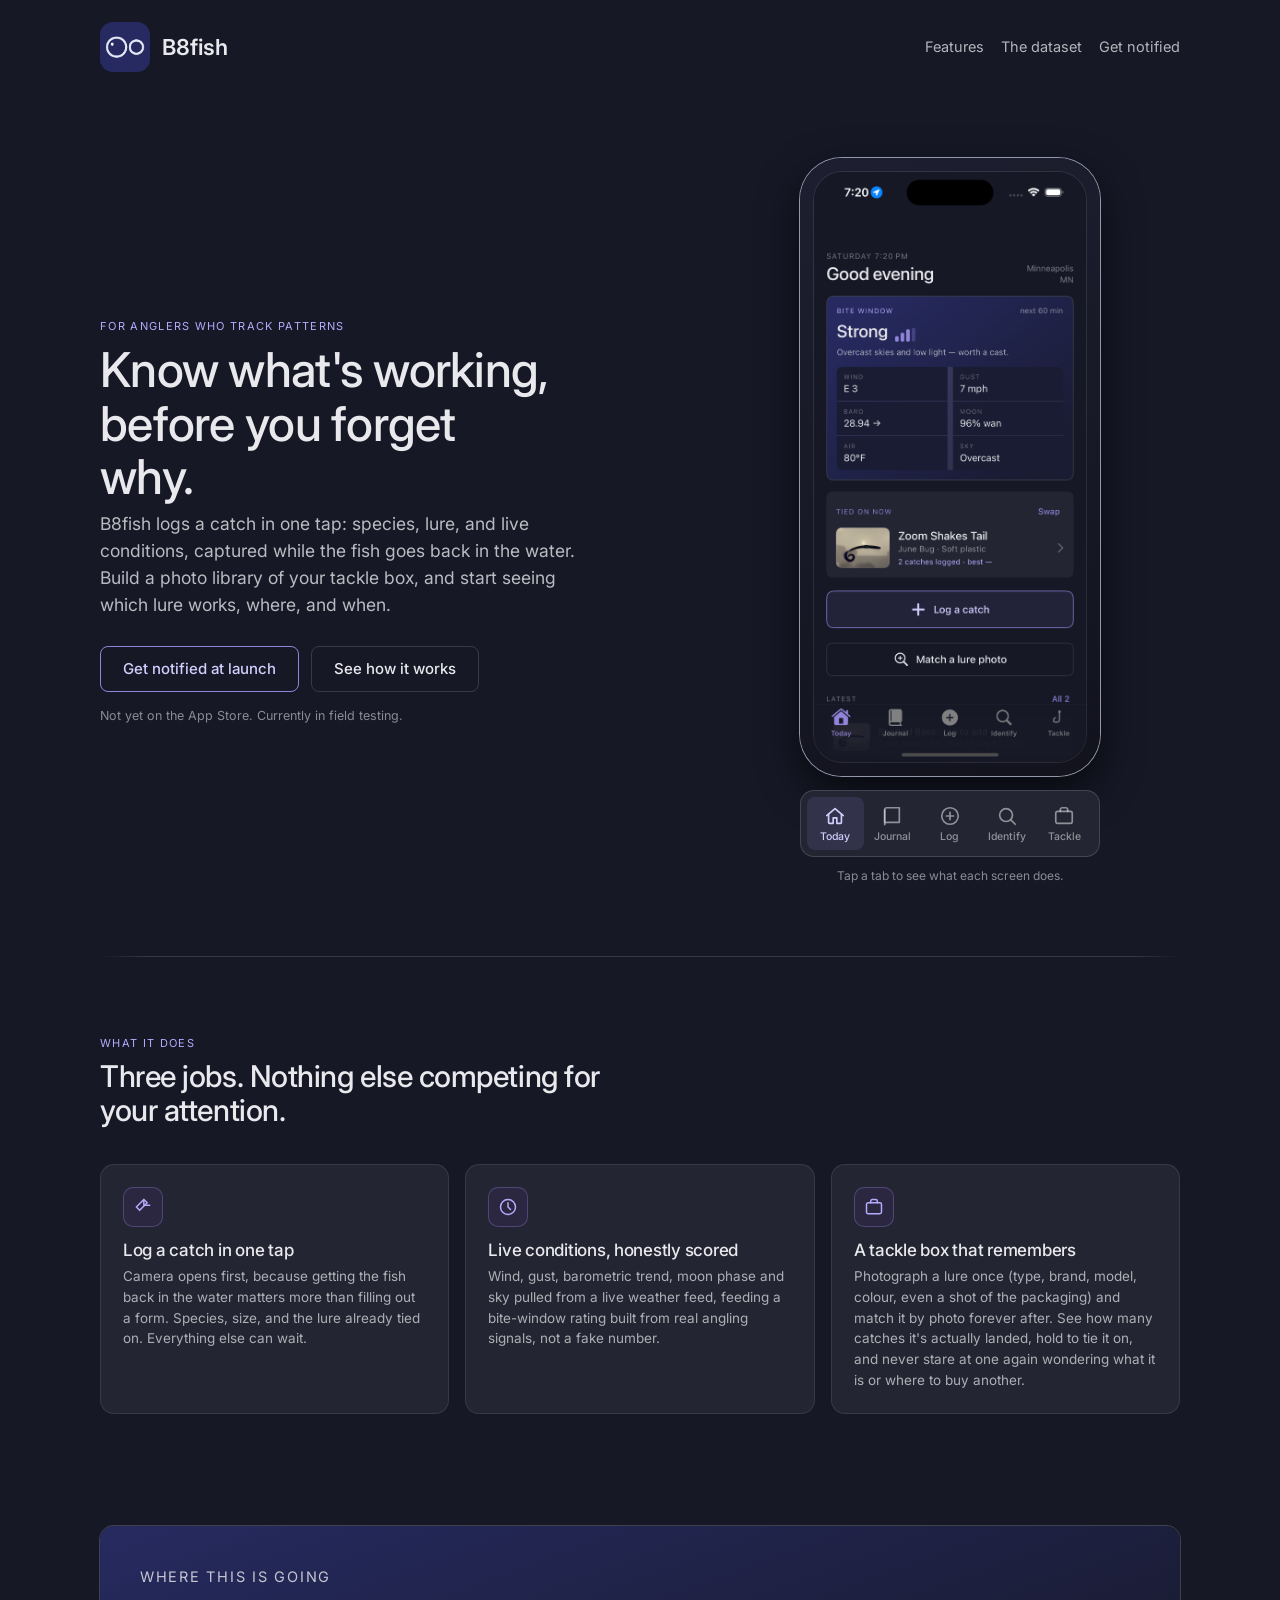
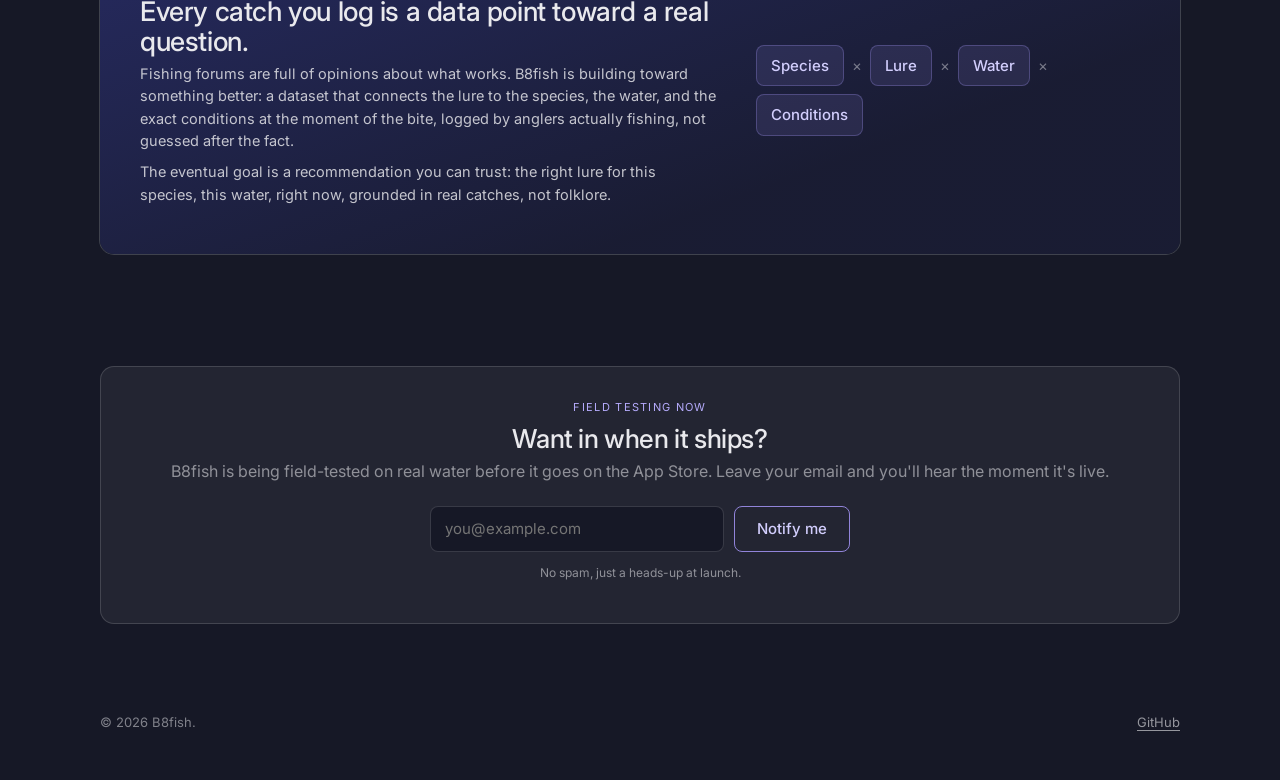
==== commit f8363583: "Add clickable tab-bar preview to hero screenshot Lets visitors tap through Today, Journal, Log, Iden" ====
--- a/index.html
+++ b/index.html
@@ -37,8 +37,33 @@
         </div>
         <p class="hero-note text-muted">Not yet on the App Store. Currently in field testing.</p>
       </div>
-      <div class="phone-frame">
-        <img src="assets/hero-today.png" alt="B8fish app screenshot: today's bite window, showing a strong rating with live wind, gust, barometric pressure, moon phase, air temperature and sky conditions.">
+      <div class="phone-preview">
+        <div class="phone-frame">
+          <img id="app-preview-img" src="assets/hero-today.png" alt="B8fish app screenshot: today's bite window, showing a strong rating with live wind, gust, barometric pressure, moon phase, air temperature and sky conditions.">
+        </div>
+        <nav class="tab-bar" aria-label="Preview app screens">
+          <button class="tab-btn is-active" data-img="assets/hero-today.png" data-alt="B8fish app screenshot: today's bite window, showing a strong rating with live wind, gust, barometric pressure, moon phase, air temperature and sky conditions.">
+            <svg width="22" height="22" viewBox="0 0 24 24" fill="none" stroke="currentColor" stroke-width="1.8" stroke-linecap="round" stroke-linejoin="round"><path d="M3 11.5 12 4l9 7.5"/><path d="M5 10v9a1 1 0 0 0 1 1h4v-6h4v6h4a1 1 0 0 0 1-1v-9"/></svg>
+            <span>Today</span>
+          </button>
+          <button class="tab-btn" data-img="assets/screen-journal.png" data-alt="B8fish app screenshot: the journal, a chronological timeline of logged catches grouped by day.">
+            <svg width="22" height="22" viewBox="0 0 24 24" fill="none" stroke="currentColor" stroke-width="1.8" stroke-linecap="round" stroke-linejoin="round"><path d="M4 5.5A2.5 2.5 0 0 1 6.5 3H20v16H6.5A2.5 2.5 0 0 0 4 21.5v-16Z"/><path d="M4 19V5.5"/></svg>
+            <span>Journal</span>
+          </button>
+          <button class="tab-btn" data-img="assets/screen-log.png" data-alt="B8fish app screenshot: the quick catch-logging flow, starting with a camera capture of the catch.">
+            <svg width="22" height="22" viewBox="0 0 24 24" fill="none" stroke="currentColor" stroke-width="1.8" stroke-linecap="round" stroke-linejoin="round"><circle cx="12" cy="12" r="9"/><path d="M12 8v8M8 12h8"/></svg>
+            <span>Log</span>
+          </button>
+          <button class="tab-btn" data-img="assets/screen-identify.png" data-alt="B8fish app screenshot: the identify hub for matching a lure by camera scan or manual entry.">
+            <svg width="22" height="22" viewBox="0 0 24 24" fill="none" stroke="currentColor" stroke-width="1.8" stroke-linecap="round" stroke-linejoin="round"><circle cx="11" cy="11" r="7"/><path d="m21 21-4.3-4.3"/></svg>
+            <span>Identify</span>
+          </button>
+          <button class="tab-btn" data-img="assets/screen-tackle.png" data-alt="B8fish app screenshot: the tackle box, a full lure inventory with type filters and low-stock indicators.">
+            <svg width="22" height="22" viewBox="0 0 24 24" fill="none" stroke="currentColor" stroke-width="1.8" stroke-linecap="round" stroke-linejoin="round"><rect x="3" y="7" width="18" height="13" rx="2"/><path d="M8 7V5a2 2 0 0 1 2-2h4a2 2 0 0 1 2 2v2"/></svg>
+            <span>Tackle</span>
+          </button>
+        </nav>
+        <p class="phone-preview-hint text-muted">Tap a tab to see what each screen does.</p>
       </div>
     </section>
 
@@ -123,6 +148,17 @@
   </footer>
 
   <script>
+    const previewImg = document.getElementById('app-preview-img');
+    const tabButtons = document.querySelectorAll('.tab-btn');
+    tabButtons.forEach((btn) => {
+      btn.addEventListener('click', () => {
+        previewImg.src = btn.dataset.img;
+        previewImg.alt = btn.dataset.alt;
+        tabButtons.forEach((b) => b.classList.remove('is-active'));
+        btn.classList.add('is-active');
+      });
+    });
+
     // Submits to Formspree via fetch instead of a normal form POST, so a
     // signup doesn't navigate the visitor away to Formspree's own
     // thank-you page — this swaps in an inline message instead.
--- a/styles.css
+++ b/styles.css
@@ -107,8 +107,9 @@
 .hero-actions { display: flex; gap: 12px; margin-top: 28px; flex-wrap: wrap; }
 .hero-note { margin-top: 14px; font-size: 12.5px; }
 
+.phone-preview { justify-self: center; width: 100%; max-width: 300px; }
 .phone-frame {
-  justify-self: center; width: 100%; max-width: 300px;
+  width: 100%;
   border-radius: 42px; padding: 14px;
   background: linear-gradient(160deg, #1d1f30, #12131d);
   box-shadow: var(--shadow-lg);
@@ -117,6 +118,27 @@
   border-radius: 28px; width: 100%; display: block;
   box-shadow: 0 0 0 1px color-mix(in srgb, var(--color-text) 10%, transparent);
 }
+
+/* — clickable tab-bar preview, mirrors the app's own bottom nav — */
+.tab-bar {
+  display: flex; margin-top: 14px;
+  border-radius: var(--radius-lg); padding: 6px;
+  background: var(--color-surface); border: 1px solid var(--color-divider);
+}
+.tab-btn {
+  flex: 1; display: flex; flex-direction: column; align-items: center; gap: 3px;
+  padding: 8px 4px 7px; border: none; border-radius: var(--radius-md);
+  background: transparent; cursor: pointer;
+  font-family: var(--font-heading); font-size: 10.5px; font-weight: 500;
+  color: color-mix(in srgb, var(--color-text) 55%, transparent);
+}
+.tab-btn svg { stroke: currentColor; }
+.tab-btn:hover { color: var(--color-text); }
+.tab-btn.is-active {
+  color: var(--color-accent-300);
+  background: color-mix(in srgb, var(--color-accent) 14%, transparent);
+}
+.phone-preview-hint { margin-top: 10px; text-align: center; font-size: 12px; }
 
 /* — feature grid — */
 .section { padding: 56px 0; }
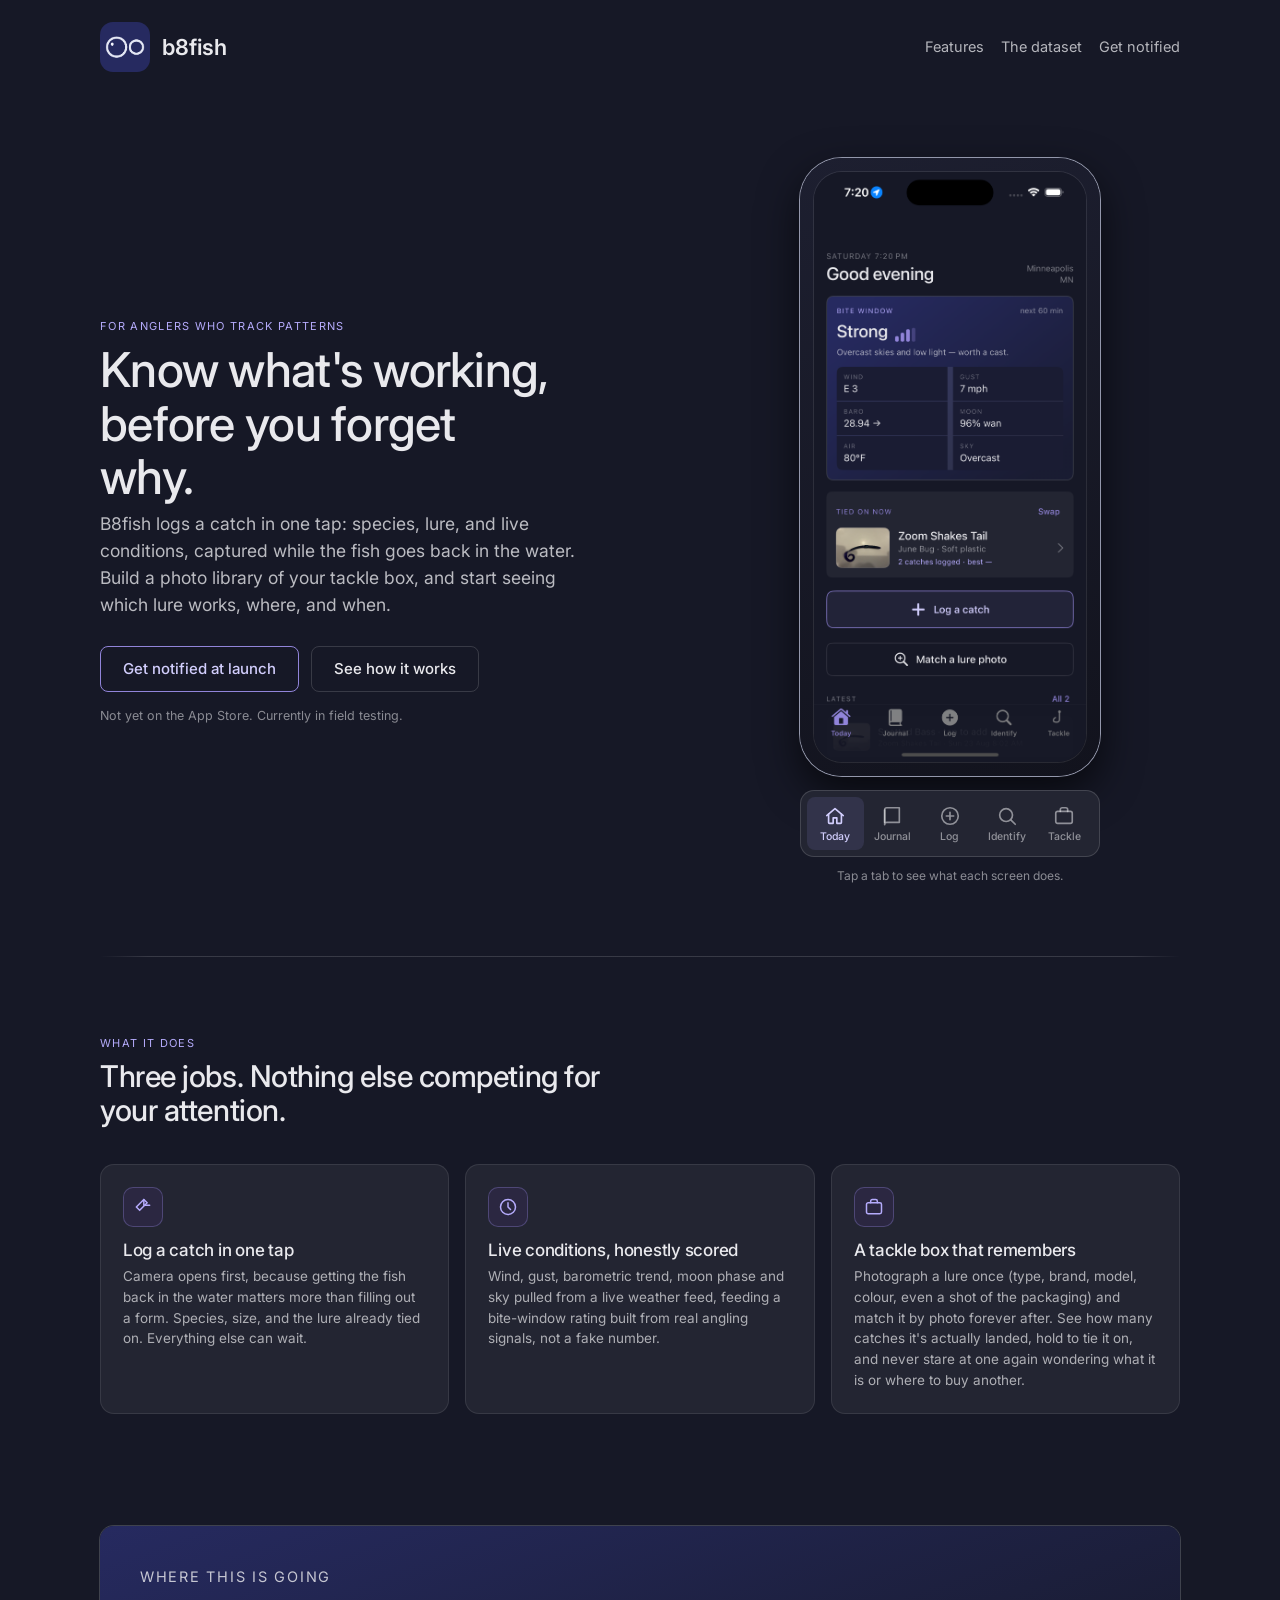
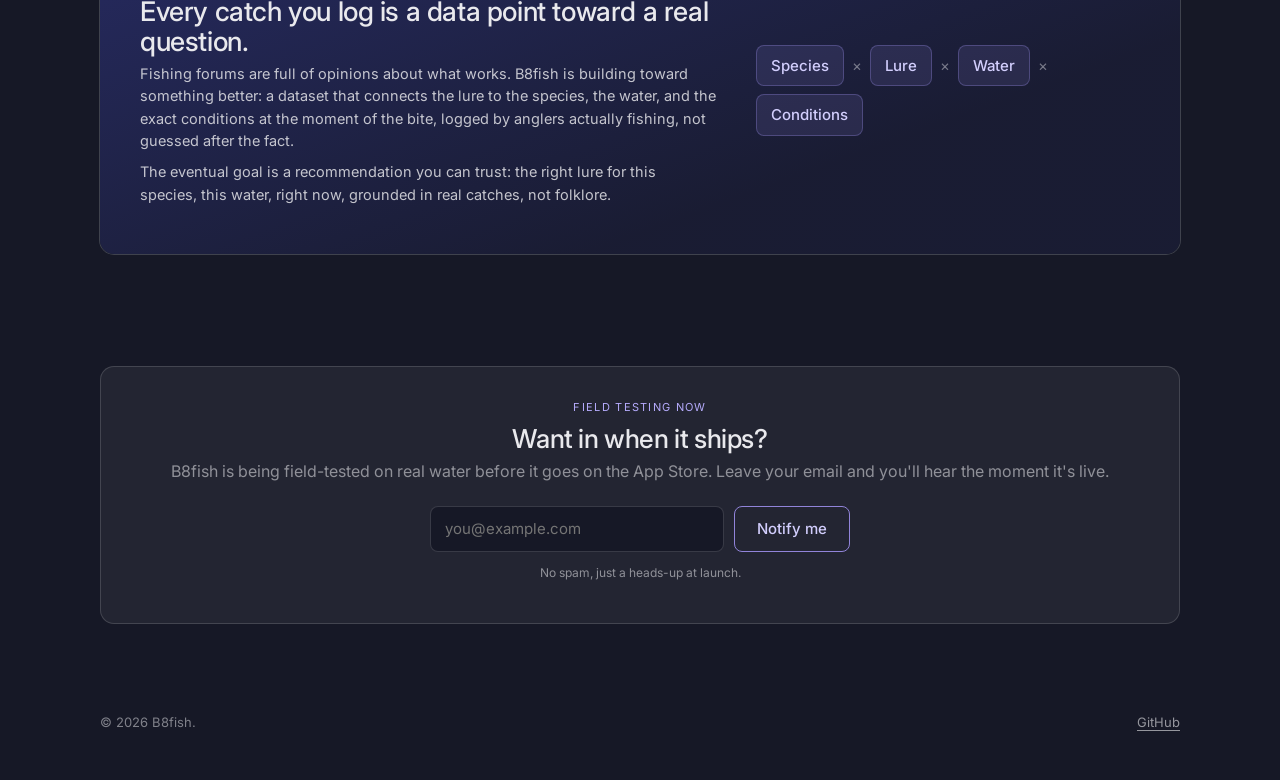
==== commit 50447fdd: "Lowercase the b in the nav logo wordmark" ====
--- a/index.html
+++ b/index.html
@@ -13,7 +13,7 @@
   <header class="container nav">
     <a class="nav-brand" href="#">
       <img src="assets/nav-logo.png" alt="">
-      B8fish
+      b8fish
     </a>
     <a class="nav-link" href="#features">Features</a>
     <a class="nav-link" href="#dataset">The dataset</a>
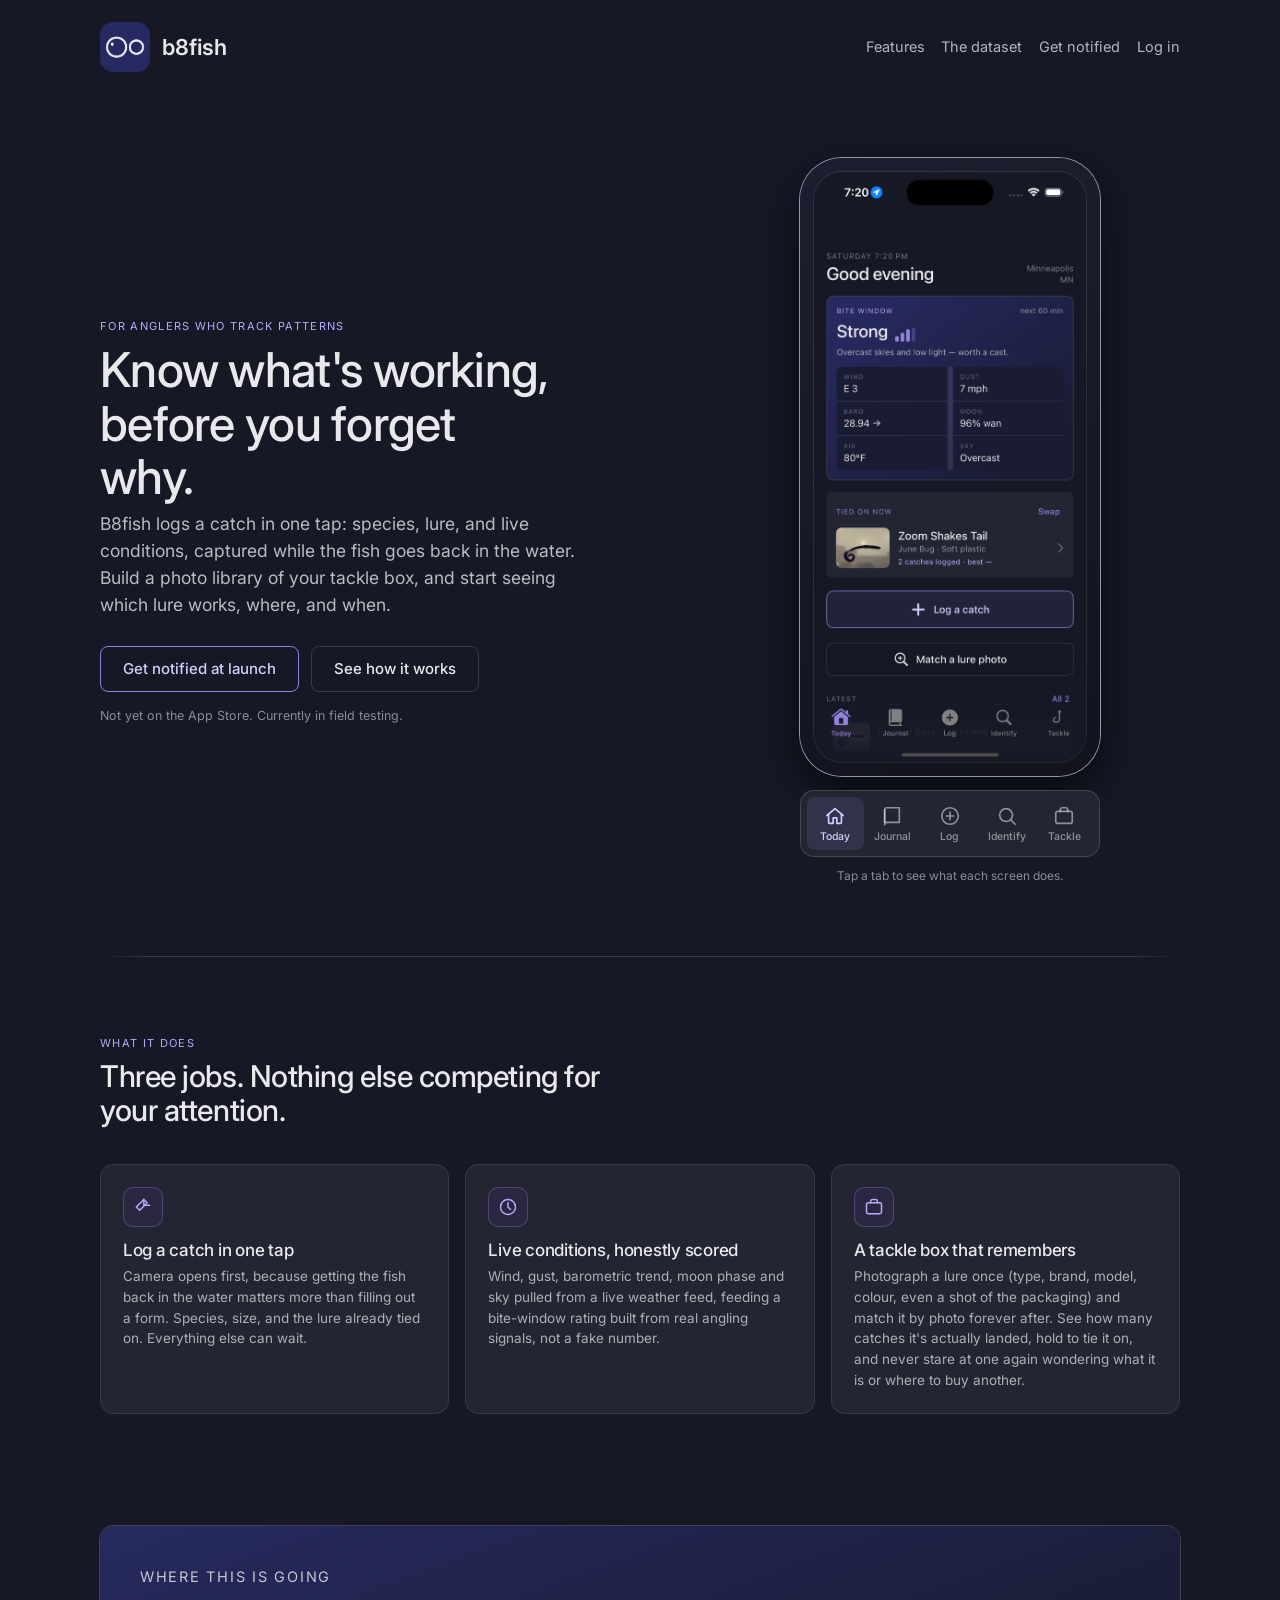
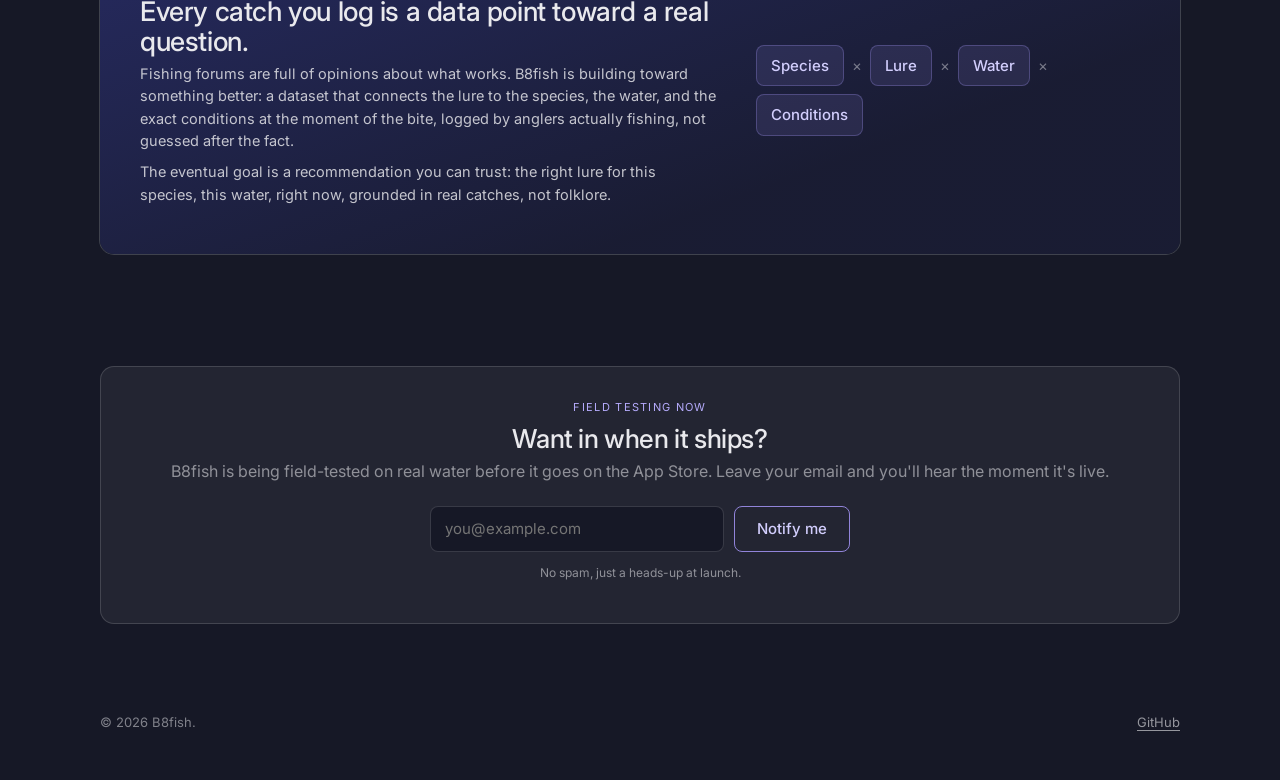
==== commit 9d5868de: "Add member dashboard: login, session guards, real Supabase data Adds the authenticated app/ section " ====
--- a/index.html
+++ b/index.html
@@ -18,6 +18,7 @@
     <a class="nav-link" href="#features">Features</a>
     <a class="nav-link" href="#dataset">The dataset</a>
     <a class="nav-link" href="#waitlist">Get notified</a>
+    <a class="nav-link" href="app/login.html">Log in</a>
   </header>
 
   <main>
